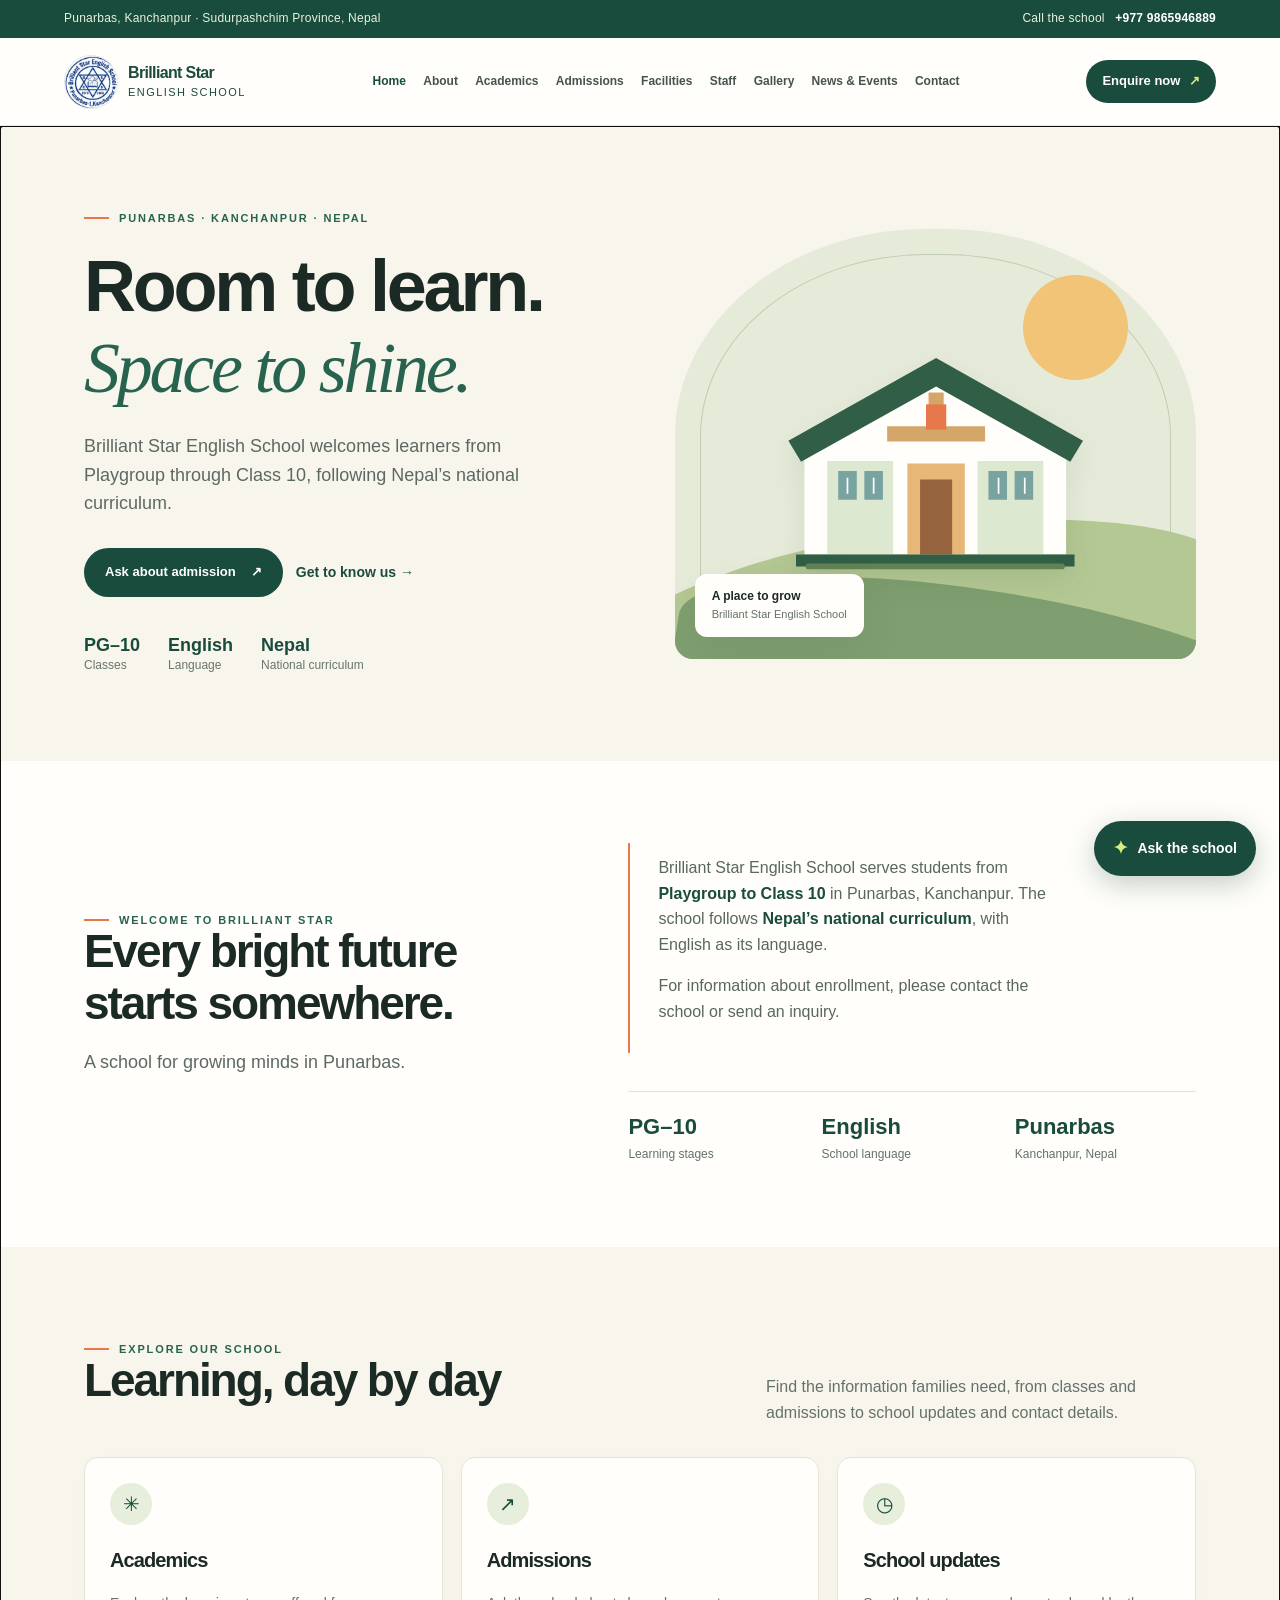
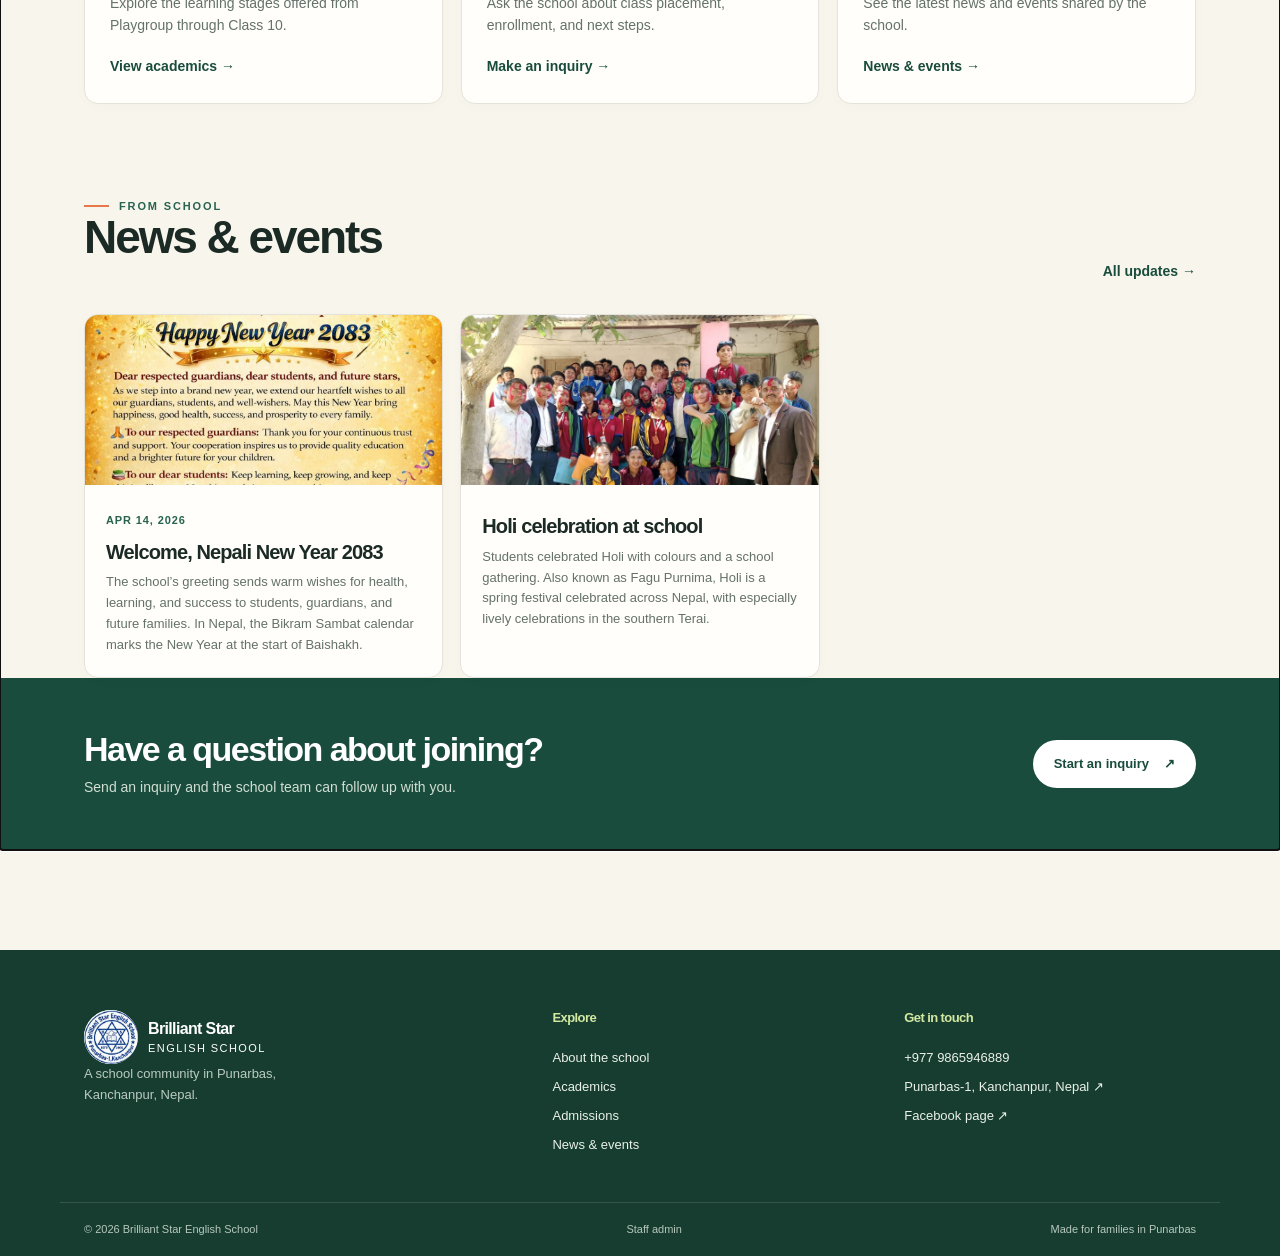
==== brilliant-star-english-school/index.html @ a74e227a "Add files via upload" ====
<!doctype html>
<html lang="en">
  <head>
    <meta charset="utf-8" />
    <meta name="viewport" content="width=device-width, initial-scale=1" />
    <meta name="theme-color" content="#f8f5ed" />
    <meta name="description" content="Brilliant Star English School, Kanchanpur Nepal, is in Punarbas and welcomes learners from Playgroup through Class 10 under Nepal’s national curriculum." />
    <meta name="keywords" content="Brilliant Star English School, Kanchanpur Nepal, Punarbas school, school in Punarbas, PG to Class 10" />
    <meta property="og:title" content="Brilliant Star English School | Punarbas, Kanchanpur" />
    <meta property="og:description" content="Learning from Playgroup through Class 10 in Punarbas, Kanchanpur, Nepal." />
    <meta property="og:type" content="website" />
    <title>Brilliant Star English School | Kanchanpur Nepal</title>
    <link rel="icon" href="assets/school-logo.png" />
    <link rel="stylesheet" href="styles.css" />
    <script type="application/ld+json">
      {
        "@context": "https://schema.org",
        "@type": "EducationalOrganization",
        "name": "Brilliant Star English School",
        "telephone": "+9779865946889",
        "address": {
          "@type": "PostalAddress",
          "streetAddress": "Birbalbhadra Basti, Punarbas-1",
          "addressLocality": "Punarbas",
          "addressRegion": "Sudurpashchim Province",
          "postalCode": "10400",
          "addressCountry": "NP"
        },
        "geo": {
          "@type": "GeoCoordinates",
          "latitude": 28.6863842,
          "longitude": 80.4279889
        },
        "sameAs": "https://www.facebook.com/brilenta.stara.inlisa.skula"
      }
    </script>
  </head>
  <body>
    <a class="skip-link" href="#main">Skip to content</a>
    <div class="topline"><span>Punarbas, Kanchanpur · Sudurpashchim Province, Nepal</span><a href="tel:+9779865946889">Call the school <b>+977 9865946889</b></a></div>
    <header class="site-header">
      <a class="brand" href="#/home" aria-label="Brilliant Star English School home">
        <span class="logo-crop"><img src="assets/school-logo.png" alt="Brilliant Star English School emblem" /></span>
        <span class="brand-name"><strong>Brilliant Star</strong><small>English School</small></span>
      </a>
      <button class="menu-toggle" aria-expanded="false" aria-controls="primary-nav" aria-label="Open navigation"><span></span><span></span></button>
      <nav id="primary-nav" aria-label="Main navigation">
        <a href="#/home">Home</a><a href="#/about">About</a><a href="#/academics">Academics</a><a href="#/admissions">Admissions</a><a href="#/facilities">Facilities</a><a href="#/staff">Staff</a><a href="#/gallery">Gallery</a><a href="#/news">News &amp; Events</a><a href="#/contact">Contact</a>
      </nav>
      <a class="header-cta" href="#/admissions">Enquire now <span aria-hidden="true">↗</span></a>
    </header>
    <main id="main" tabindex="-1"></main>
    <footer class="site-footer">
      <div class="footer-main">
        <div class="footer-brand"><a class="brand brand-light" href="#/home"><span class="logo-crop"><img src="assets/school-logo.png" alt="" /></span><span class="brand-name"><strong>Brilliant Star</strong><small>English School</small></span></a><p>A school community in Punarbas, Kanchanpur, Nepal.</p></div>
        <div><h2>Explore</h2><a href="#/about">About the school</a><a href="#/academics">Academics</a><a href="#/admissions">Admissions</a><a href="#/news">News &amp; events</a></div>
        <div><h2>Get in touch</h2><a href="tel:+9779865946889">+977 9865946889</a><a href="https://www.google.com/maps/place/Brilliant+Star+English+School/@28.6875722,80.4304741,2324m/data=!3m1!1e3!4m14!1m7!3m6!1s0x39a1eb0029458aa1:0x36684c8c3f06b071!2sPunarwas!8m2!3d28.6450544!4d80.4604643!16s%2Fg%2F11vxx_z6nk!3m5!1s0x39a1c153dac50311:0xee97383bc309fed7!8m2!3d28.6863842!4d80.4279889!16s%2Fg%2F11s67fpkwh?entry=ttu&amp;g_ep=EgoyMDI2MTEwMS4wIKXMDSoASAFQAw%3D%3D" target="_blank" rel="noreferrer">Punarbas-1, Kanchanpur, Nepal ↗</a><a href="https://www.facebook.com/brilenta.stara.inlisa.skula" target="_blank" rel="noreferrer">Facebook page ↗</a></div>
      </div>
      <div class="footer-bottom"><span>© <span id="year"></span> Brilliant Star English School</span><a href="#/admin">Staff admin</a><span>Made for families in Punarbas</span></div>
    </footer>
    <div class="chat-widget">
      <section id="school-chat" class="chat-panel" aria-label="Brilliant Star school assistant" hidden>
        <div class="chat-heading"><div><span class="chat-kicker">Brilliant Star English School</span><h2>How can we help?</h2></div><button id="chat-close" class="chat-icon-button" type="button" aria-label="Close school assistant">×</button></div>
        <p class="chat-disclaimer">AI assistant · Messages are processed by Netlify AI to generate replies and are not saved by the school. Don’t share private information; call to confirm important details.</p>
        <div id="chat-log" class="chat-log" role="log" aria-live="polite" aria-relevant="additions text"></div>
        <div id="chat-suggestions" class="chat-suggestions" aria-label="Suggested questions">
          <button type="button" data-chat-suggestion="Which classes does the school offer?">Classes offered</button>
          <button type="button" data-chat-suggestion="Where is the school located?">Location</button>
          <button type="button" data-chat-suggestion="How can I ask about admission?">Admissions</button>
        </div>
        <p id="chat-status" class="chat-status" role="status" aria-live="polite"></p>
        <form id="chat-form" class="chat-form">
          <label class="sr-only" for="chat-input">Ask a question</label>
          <textarea id="chat-input" name="question" rows="2" maxlength="500" placeholder="Ask a question…" required></textarea>
          <button id="chat-send" type="submit" aria-label="Send message">Send <span aria-hidden="true">↗</span></button>
        </form>
        <div class="chat-foot"><span>Don’t share private student information.</span><button id="chat-reset" type="button">Start over</button></div>
      </section>
      <button id="chat-launcher" class="chat-launcher" type="button" aria-expanded="false" aria-controls="school-chat"><span class="chat-spark" aria-hidden="true">✦</span><span>Ask the school</span></button>
    </div>
    <div id="toast" class="toast" role="status" aria-live="polite"></div>
    <script src="supabase-config.js"></script>
    <script src="app.js" defer></script>
  </body>
</html>
---- brilliant-star-english-school/styles.css ----
:root{--ink:#1c2a25;--muted:#65716b;--green:#194c3c;--green2:#27634f;--lime:#d4ee81;--cream:#f8f5ed;--paper:#fffefa;--line:#e5e3d9;--orange:#e7784c;--blue:#285389;--serif:Georgia,'Times New Roman',serif;--sans:'DM Sans',Arial,sans-serif;--display:'Manrope','DM Sans',sans-serif;--shadow:0 16px 44px #183d2e12}
*{box-sizing:border-box}html{scroll-behavior:smooth}body{margin:0;background:var(--cream);color:var(--ink);font-family:var(--sans);font-size:16px;line-height:1.6}a{color:inherit;text-decoration:none}a:hover{text-decoration:underline;text-underline-offset:4px}button,input,textarea,select{font:inherit}button,a,input,textarea,select{outline-color:#507e67;outline-offset:3px}.skip-link{position:absolute;top:-80px;left:16px;z-index:20;background:white;padding:10px 16px}.skip-link:focus{top:10px}.topline{height:38px;background:var(--green);color:#e9f3df;display:flex;align-items:center;justify-content:space-between;padding:0 max(5vw,24px);font-size:12px;letter-spacing:.02em}.topline a{color:inherit}.topline b{font-weight:600;margin-left:7px;color:white}.site-header{height:88px;background:var(--paper);display:flex;align-items:center;padding:0 max(5vw,24px);gap:26px;border-bottom:1px solid #e9e8e0;position:relative;z-index:5}.brand{display:flex;align-items:center;gap:10px;flex:none}.logo-crop{display:block;width:54px;height:54px;overflow:hidden;border-radius:50%;background:#fff;position:relative;border:1px solid #e3e7ed}.logo-crop img{position:absolute;width:110px;height:auto;max-width:none;left:-24px;top:0}.brand-name{display:flex;flex-direction:column;line-height:1.12;color:var(--green)}.brand-name strong{font:800 16px var(--display);letter-spacing:-.04em}.brand-name small{font-size:11px;letter-spacing:.13em;text-transform:uppercase;margin-top:4px}.site-header nav{display:flex;justify-content:center;align-items:center;gap:clamp(10px,1.35vw,22px);flex:1}.site-header nav a{font-size:12px;color:#46534c;font-weight:600;white-space:nowrap}.site-header nav a.active{color:var(--green)}.header-cta{background:var(--green);color:#fff;border-radius:30px;padding:11px 16px;font-weight:700;font-size:13px;white-space:nowrap}.header-cta span{color:var(--lime);margin-left:5px}.menu-toggle{display:none;background:none;border:0;padding:8px}.menu-toggle span{display:block;width:24px;height:2px;background:var(--green);margin:5px}.site-footer{background:#173d31;color:#eaf1e8;margin-top:100px}.footer-main{max-width:1160px;margin:auto;padding:60px 24px 46px;display:grid;grid-template-columns:1.4fr 1fr 1fr;gap:60px}.footer-main h2{font:700 13px var(--display);margin:0 0 15px;color:#d3e9a2}.footer-main>div:not(:first-child){display:flex;flex-direction:column;align-items:flex-start;gap:8px;font-size:13px}.footer-main p{color:#bacbc1;font-size:13px;max-width:260px}.brand-light .brand-name{color:white}.brand-light .logo-crop{border:0}.footer-bottom{border-top:1px solid #ffffff20;padding:18px 24px;max-width:1160px;margin:auto;display:flex;justify-content:space-between;color:#b6c8bd;font-size:11px}.wrap{max-width:1160px;margin:auto;padding-left:24px;padding-right:24px}.eyebrow{font:700 11px var(--display);text-transform:uppercase;letter-spacing:.17em;color:var(--green2);display:flex;align-items:center;gap:10px}.eyebrow:before{content:'';display:inline-block;width:25px;height:2px;background:var(--orange)}h1,h2,h3,p{margin-top:0}h1,h2,h3{font-family:var(--display);letter-spacing:-.045em;line-height:1.13}h1{font-size:clamp(42px,6vw,72px);font-weight:600;margin:22px 0}h2{font-size:clamp(31px,4vw,46px);font-weight:600;margin-bottom:18px}h3{font-size:20px;font-weight:700}.lead{font-size:18px;line-height:1.6;color:#5c6962;max-width:630px}.btn{display:inline-flex;align-items:center;justify-content:center;gap:15px;border:0;border-radius:30px;background:var(--green);color:#fff;padding:14px 21px;font-size:13px;font-weight:700;cursor:pointer;min-height:48px}.btn:hover{background:#27634f;text-decoration:none}.btn-light{background:#fff;color:var(--green)}.btn-outline{border:1px solid #ced8cf;background:transparent;color:var(--green)}.text-link{color:var(--green);font-weight:700;font-size:14px}.section-head{display:flex;justify-content:space-between;align-items:end;gap:24px;margin-bottom:32px}.section-head p{color:var(--muted);max-width:430px;margin:0}.section{padding-top:96px}.hero{max-width:1160px;margin:0 auto;padding:72px 24px 72px;display:grid;grid-template-columns:1.02fr .98fr;gap:48px;align-items:center;min-height:560px}.hero-copy{padding:14px 0}.hero h1 em{font-family:var(--serif);font-weight:400;color:var(--green2)}.hero .lead{max-width:500px}.hero-actions{display:flex;gap:13px;align-items:center;margin:30px 0 38px}.hero-meta{display:flex;gap:28px;font-size:12px;color:#68756d}.hero-meta b{font:700 18px var(--display);color:var(--green);display:block}.hero-art{height:430px;background:#e6ebd9;border-radius:48% 48% 18px 18px;position:relative;overflow:hidden;display:flex;align-items:center;justify-content:center}.hero-art:before{content:'';position:absolute;inset:25px;border:1px solid #bfcdb2;border-radius:48% 48% 12px 12px}.sun{position:absolute;width:105px;height:105px;border-radius:50%;background:#f1c478;top:46px;right:68px}.hill{position:absolute;border-radius:50% 50% 0 0;width:125%;height:195px;bottom:-65px;left:-15%;background:#b4c893;transform:rotate(-8deg)}.hill.h2{background:#7f9f70;width:120%;height:145px;left:0;bottom:-77px;transform:rotate(9deg)}.school-art{position:relative;z-index:2;width:68%;margin-top:25px;filter:drop-shadow(0 12px 15px #294f341c)}.art-tag{position:absolute;z-index:3;left:20px;bottom:22px;background:var(--paper);padding:13px 17px;border-radius:12px;box-shadow:var(--shadow);font-size:12px;font-weight:700}.art-tag span{display:block;color:var(--muted);font-weight:400;font-size:11px}.welcome{background:var(--paper);padding:82px 0}.welcome-grid{display:grid;grid-template-columns:.9fr 1.1fr;gap:80px;align-items:center}.welcome-aside{border-left:2px solid var(--orange);padding:12px 0 12px 28px;color:#59675f;max-width:430px}.welcome-aside b{color:var(--green)}.statbar{display:grid;grid-template-columns:repeat(3,1fr);border-top:1px solid var(--line);margin-top:38px;padding-top:22px;gap:12px}.statbar b{font:700 22px var(--display);display:block;color:var(--green)}.statbar span{font-size:12px;color:var(--muted)}.card-grid{display:grid;grid-template-columns:repeat(3,1fr);gap:18px}.card{background:var(--paper);border:1px solid var(--line);padding:25px;border-radius:14px;box-shadow:0 3px 14px #20372b05}.card-icon{width:42px;height:42px;border-radius:50%;background:#e7eedb;color:var(--green);display:grid;place-items:center;font-size:20px;margin-bottom:24px}.card p{font-size:14px;color:var(--muted);margin:0}.card .text-link{display:inline-block;margin-top:18px}.admissions-band{background:var(--green);color:white;padding:52px 0}.admissions-band .wrap{display:flex;justify-content:space-between;align-items:center;gap:30px}.admissions-band h2{font-size:34px;margin:0 0 8px}.admissions-band p{margin:0;color:#d1dfd5;font-size:14px}.page-hero{padding:78px 0 56px;background:#edf0e5}.page-hero .wrap{display:flex;justify-content:space-between;align-items:end;gap:40px}.page-hero h1{font-size:clamp(42px,6vw,64px);margin:16px 0}.page-hero p{color:var(--muted);max-width:500px;margin-bottom:4px}.prose{max-width:750px;color:#54635b;font-size:16px}.prose p{margin-bottom:20px}.feature-row{display:grid;grid-template-columns:1fr 1fr;gap:50px;align-items:center;padding:68px 0}.feature-box{background:#e5ebda;border-radius:24px;padding:44px;min-height:270px;display:flex;flex-direction:column;justify-content:end}.feature-box .big-number{font:800 66px var(--display);color:var(--green);line-height:1}.feature-box p{margin:12px 0 0;color:#536258}.grade-grid{display:grid;grid-template-columns:repeat(4,1fr);gap:14px}.grade-card{background:var(--paper);border-radius:12px;padding:22px;border:1px solid var(--line)}.grade-card span{color:var(--orange);font-size:11px;font-weight:700;text-transform:uppercase;letter-spacing:.1em}.grade-card h3{margin:9px 0}.grade-card p{color:var(--muted);font-size:13px;margin:0}.form-layout{display:grid;grid-template-columns:.8fr 1.2fr;gap:60px;align-items:start;padding:60px 0}.form-card{background:var(--paper);border:1px solid var(--line);border-radius:16px;padding:30px;box-shadow:var(--shadow)}.form-card h2{font-size:26px}.form-grid{display:grid;grid-template-columns:1fr 1fr;gap:17px}.field{display:flex;flex-direction:column;gap:7px}.field.full{grid-column:1/-1}.field label{font-size:12px;font-weight:700;color:#35493f}.field input,.field textarea,.field select{border:1px solid #d8ddd5;border-radius:8px;background:white;padding:12px 13px;color:var(--ink);width:100%}.field textarea{min-height:125px;resize:vertical}.form-note{font-size:12px;color:var(--muted);margin:14px 0 20px}.notice{padding:14px 16px;background:#eef3e6;border-radius:8px;color:var(--green);font-size:14px}.card-list{display:grid;grid-template-columns:repeat(3,1fr);gap:17px}.news-card{padding:0;overflow:hidden}.news-cover{height:170px;background:#e6ebdf;display:grid;place-items:center;color:#6f846e;font-size:42px}.news-body{padding:21px}.news-date{font-size:11px;color:var(--green2);font-weight:700;text-transform:uppercase;letter-spacing:.08em}.news-body h3{margin:9px 0}.news-body p{font-size:13px;color:var(--muted)}.gallery-grid{display:grid;grid-template-columns:repeat(3,1fr);gap:15px}.gallery-item{background:var(--paper);border:1px solid var(--line);border-radius:12px;overflow:hidden}.gallery-item img{width:100%;height:250px;object-fit:cover;display:block;background:#e5eadf}.gallery-item p{margin:0;padding:13px 16px;font-size:13px;font-weight:600}.empty-state{text-align:center;background:var(--paper);padding:48px 20px;border:1px dashed #cfd8ce;border-radius:14px;color:var(--muted)}.empty-state strong{display:block;color:var(--green);font:700 18px var(--display);margin-bottom:8px}.contact-grid{display:grid;grid-template-columns:.75fr 1.25fr;gap:24px;padding:58px 0}.contact-details{background:var(--green);color:white;border-radius:16px;padding:30px}.contact-details h2{font-size:25px}.contact-details p{color:#d1dfd5;font-size:14px}.contact-details .detail{padding:17px 0;border-top:1px solid #ffffff25;font-size:14px}.contact-details .detail b{display:block;color:#d3e9a2;font-size:11px;letter-spacing:.1em;text-transform:uppercase;margin-bottom:5px}.map-frame{height:100%;min-height:400px;background:#e4e9de;border-radius:16px;overflow:hidden}.map-frame iframe{width:100%;height:100%;min-height:400px;border:0}.staff-note{padding:36px;background:#edf0e5;border-radius:15px;max-width:770px}.admin-shell{padding:48px 0 16px}.admin-login{max-width:430px;margin:20px auto 60px}.admin-toolbar{display:flex;justify-content:space-between;align-items:center;gap:16px;margin:20px 0}.admin-columns{display:grid;grid-template-columns:1fr 1fr;gap:18px}.admin-panel{background:var(--paper);border:1px solid var(--line);padding:24px;border-radius:14px}.admin-panel h2{font-size:23px}.admin-row{display:flex;justify-content:space-between;gap:16px;padding:15px 0;border-top:1px solid var(--line);align-items:center}.admin-row strong{display:block}.admin-row small{color:var(--muted)}.admin-actions{display:flex;gap:7px;flex:none}.small-btn{padding:7px 10px;border:1px solid var(--line);border-radius:6px;background:#fff;cursor:pointer;font-size:11px}.small-btn.danger{color:#a44635}.admin-form{display:grid;gap:12px;margin:18px 0 24px;padding:18px;background:#f5f5ef;border-radius:9px}.admin-form .field input,.admin-form .field textarea{padding:9px}.admin-form .field textarea{min-height:85px}.admin-inquiries{margin-top:20px}.inquiry-message{max-width:520px;white-space:pre-wrap;color:#4d5c53;font-size:13px}.toast{position:fixed;z-index:30;bottom:20px;left:50%;transform:translate(-50%,20px);opacity:0;pointer-events:none;transition:.2s;background:#142f25;color:white;padding:12px 18px;border-radius:30px;font-size:13px;box-shadow:var(--shadow)}.toast.show{transform:translate(-50%,0);opacity:1}.sr-only{position:absolute!important;width:1px!important;height:1px!important;padding:0!important;margin:-1px!important;overflow:hidden!important;clip:rect(0,0,0,0)!important;white-space:nowrap!important;border:0!important}
@media(max-width:1120px){.site-header{gap:14px}.site-header nav{gap:10px}.site-header nav a{font-size:11px}.brand-name strong{font-size:14px}.brand-name small{font-size:10px}.header-cta{font-size:12px;padding:10px 13px}}
@media(max-width:940px){.site-header{height:76px;justify-content:space-between}.menu-toggle{display:block;order:3}.header-cta{margin-left:auto}.site-header nav{display:none;position:absolute;top:76px;left:0;right:0;background:var(--paper);padding:15px 24px 22px;box-shadow:0 12px 20px #1c36251a;align-items:stretch;flex-direction:column;gap:0}.site-header nav.open{display:flex}.site-header nav a{padding:12px 0;border-bottom:1px solid var(--line);font-size:14px}.hero{gap:25px;min-height:0;padding-top:56px}.hero-art{height:350px}.welcome-grid{gap:40px}.card-grid{grid-template-columns:repeat(2,1fr)}}
@media(max-width:680px){body{font-size:15px}.topline{padding:0 18px;height:34px;font-size:10px}.topline span{max-width:60%;white-space:nowrap;overflow:hidden;text-overflow:ellipsis}.topline b{display:none}.site-header{padding:0 18px}.brand{gap:8px}.logo-crop{width:46px;height:46px}.logo-crop img{width:94px;left:-20px}.brand-name strong{font-size:14px}.brand-name small{font-size:9px}.header-cta{padding:9px 12px;font-size:11px}.menu-toggle{padding:6px}.hero{grid-template-columns:1fr;padding-top:44px;padding-bottom:48px;gap:28px}.hero h1{font-size:48px;margin:16px 0}.hero .lead{font-size:16px}.hero-art{height:320px;order:-1}.hero-actions{margin:23px 0 28px;flex-wrap:wrap}.hero-meta{gap:22px}.section{padding-top:66px}.welcome{padding:62px 0}.welcome-grid{grid-template-columns:1fr;gap:25px}.section-head{display:block}.section-head p{margin-top:14px}.card-grid,.card-list,.gallery-grid{grid-template-columns:1fr}.card{padding:22px}.admissions-band .wrap{display:block}.admissions-band h2{font-size:29px}.admissions-band .btn{margin-top:22px}.page-hero{padding:52px 0 36px}.page-hero .wrap{display:block}.page-hero h1{font-size:44px}.page-hero p{font-size:15px}.feature-row{grid-template-columns:1fr;gap:24px;padding:45px 0}.feature-box{min-height:210px;padding:30px}.grade-grid{grid-template-columns:1fr 1fr}.form-layout{grid-template-columns:1fr;gap:25px;padding:36px 0}.form-card{padding:22px}.form-grid{grid-template-columns:1fr}.field.full{grid-column:auto}.contact-grid{grid-template-columns:1fr;padding:35px 0}.map-frame,.map-frame iframe{min-height:300px}.admin-columns{grid-template-columns:1fr}.admin-toolbar{align-items:flex-start}.admin-row{align-items:flex-start}.footer-main{grid-template-columns:1fr 1fr;gap:30px;padding:44px 24px 32px}.footer-main>div:first-child{grid-column:1/-1}.footer-bottom{padding:16px 24px;display:grid;gap:7px}.footer-bottom span:last-child{display:none}.gallery-item img{height:230px}}
@media(prefers-reduced-motion:reduce){*,*::before,*::after{scroll-behavior:auto!important;transition:none!important}}
.news-cover img,.news-cover[src]{width:100%;height:170px;object-fit:cover;display:block}.gallery-section{margin-bottom:64px}.facility-photo,.admission-poster{margin:0;background:var(--paper);border:1px solid var(--line);border-radius:16px;overflow:hidden}.facility-photo img{width:100%;height:340px;display:block;object-fit:cover}.facility-photo figcaption,.admission-poster figcaption{padding:12px 16px;color:var(--muted);font-size:12px}.staff-profile{display:grid;grid-template-columns:minmax(230px,.7fr) 1.3fr;gap:42px;align-items:center;background:var(--paper);border:1px solid var(--line);padding:26px;border-radius:18px;max-width:850px}.staff-profile img{width:100%;max-height:380px;object-fit:cover;object-position:center 25%;border-radius:12px}.staff-profile h2{margin:15px 0 8px}.staff-profile p:last-child{color:var(--muted);max-width:480px}.admission-poster{margin-top:26px;max-width:450px}.admission-poster img{display:block;width:100%;height:auto}@media(max-width:680px){.staff-profile{grid-template-columns:1fr;gap:22px;padding:18px}.staff-profile img{max-height:340px}.facility-photo img{height:260px}}
.chat-widget{position:fixed;z-index:15;right:24px;bottom:24px;display:flex;align-items:flex-end;flex-direction:column;gap:12px;font-family:var(--sans)}.chat-launcher{border:0;background:var(--green);color:#fff;border-radius:30px;box-shadow:0 8px 28px #173d3140;padding:13px 19px;min-height:52px;display:flex;align-items:center;gap:9px;cursor:pointer;font-weight:700;font-size:14px}.chat-launcher:hover{background:var(--green2)}.chat-spark{color:var(--lime);font-size:18px}.chat-panel{width:min(390px,calc(100vw - 32px));height:min(590px,calc(100dvh - 112px));min-height:420px;background:var(--paper);border:1px solid #dfe5db;border-radius:18px;box-shadow:0 18px 60px #142f2530;display:flex;flex-direction:column;overflow:hidden}.chat-panel[hidden]{display:none}.chat-heading{display:flex;justify-content:space-between;align-items:flex-start;padding:19px 20px 9px}.chat-kicker{font-size:10px;color:var(--green2);font-weight:700;text-transform:uppercase;letter-spacing:.09em}.chat-heading h2{font-size:21px;margin:4px 0 0}.chat-icon-button{border:0;border-radius:50%;width:34px;height:34px;background:#eef1e9;color:var(--green);font-size:22px;cursor:pointer;line-height:1}.chat-disclaimer{font-size:11px;line-height:1.45;color:var(--muted);padding:0 20px 12px;margin:0;border-bottom:1px solid var(--line)}.chat-log{padding:16px;display:flex;flex-direction:column;gap:10px;flex:1;overflow-y:auto;overscroll-behavior:contain}.chat-message{max-width:88%;padding:10px 13px;border-radius:13px;background:#eef1e8;color:#30463a;font-size:13px;line-height:1.5;white-space:pre-wrap;overflow-wrap:anywhere}.chat-message.user{align-self:flex-end;background:var(--green);color:#fff;border-bottom-right-radius:4px}.chat-message.assistant{align-self:flex-start;border-bottom-left-radius:4px}.chat-message.pending{color:#66746c;font-style:italic}.chat-suggestions{display:flex;flex-wrap:wrap;gap:7px;padding:0 15px 11px}.chat-suggestions button{border:1px solid #d9e1d8;background:white;color:var(--green);border-radius:20px;padding:7px 10px;font-size:11px;cursor:pointer}.chat-suggestions button:hover{background:#eef3e6}.chat-form{display:flex;gap:8px;align-items:flex-end;margin:0 14px;padding:10px 0;border-top:1px solid var(--line)}.chat-form textarea{resize:none;flex:1;min-width:0;border:1px solid #d8ddd5;border-radius:10px;padding:10px;font-size:13px;line-height:1.4}.chat-form button{border:0;border-radius:9px;min-height:42px;padding:0 13px;background:var(--green);color:white;font-weight:700;font-size:12px;cursor:pointer}.chat-form button:disabled{opacity:.6;cursor:wait}.chat-foot{display:flex;justify-content:space-between;align-items:center;gap:8px;padding:0 16px 12px;font-size:10px;color:var(--muted)}.chat-foot button{border:0;background:none;color:var(--green2);font-weight:700;font-size:10px;cursor:pointer}.chat-status{font-size:11px;color:var(--muted);padding:0 18px 8px;min-height:17px}@media(max-width:680px){.chat-widget{right:12px;bottom:12px}.chat-panel{width:calc(100vw - 24px);height:min(620px,calc(100dvh - 96px));min-height:390px}.chat-launcher{min-height:48px;padding:11px 16px}}
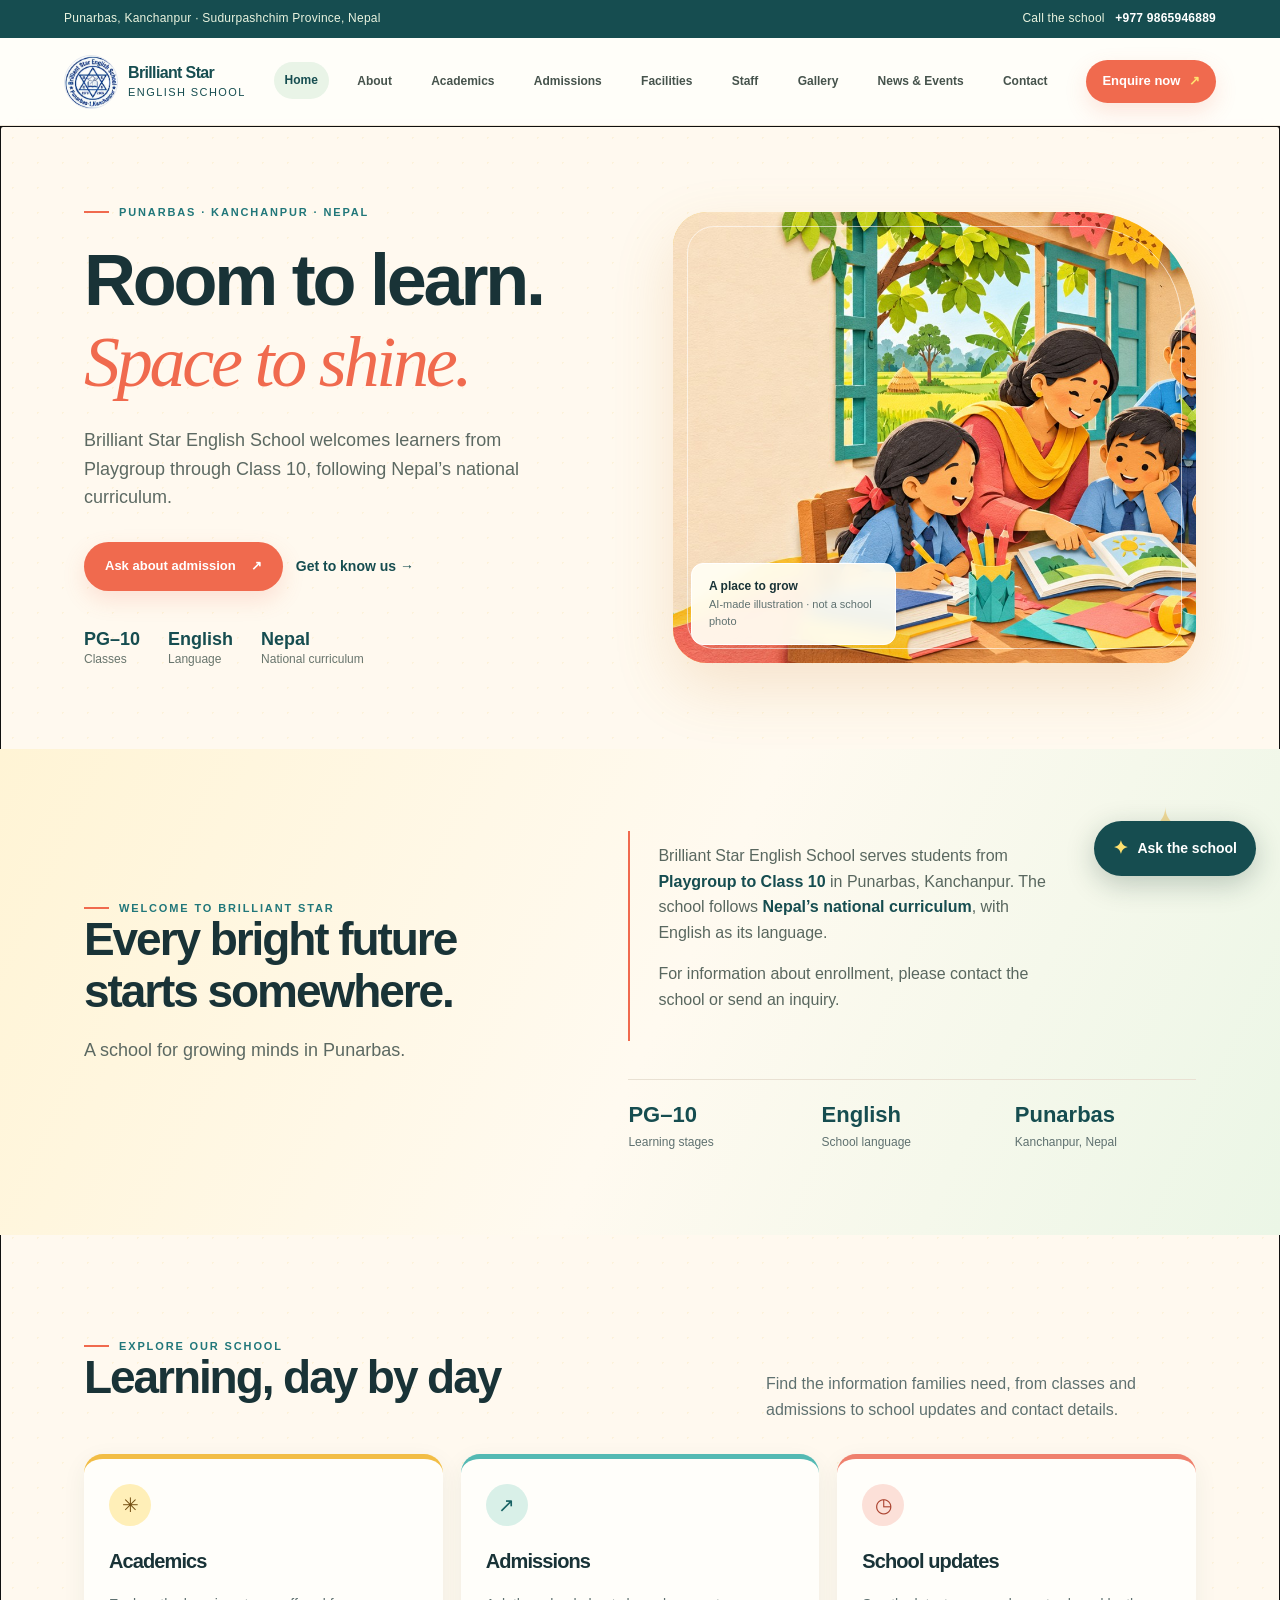
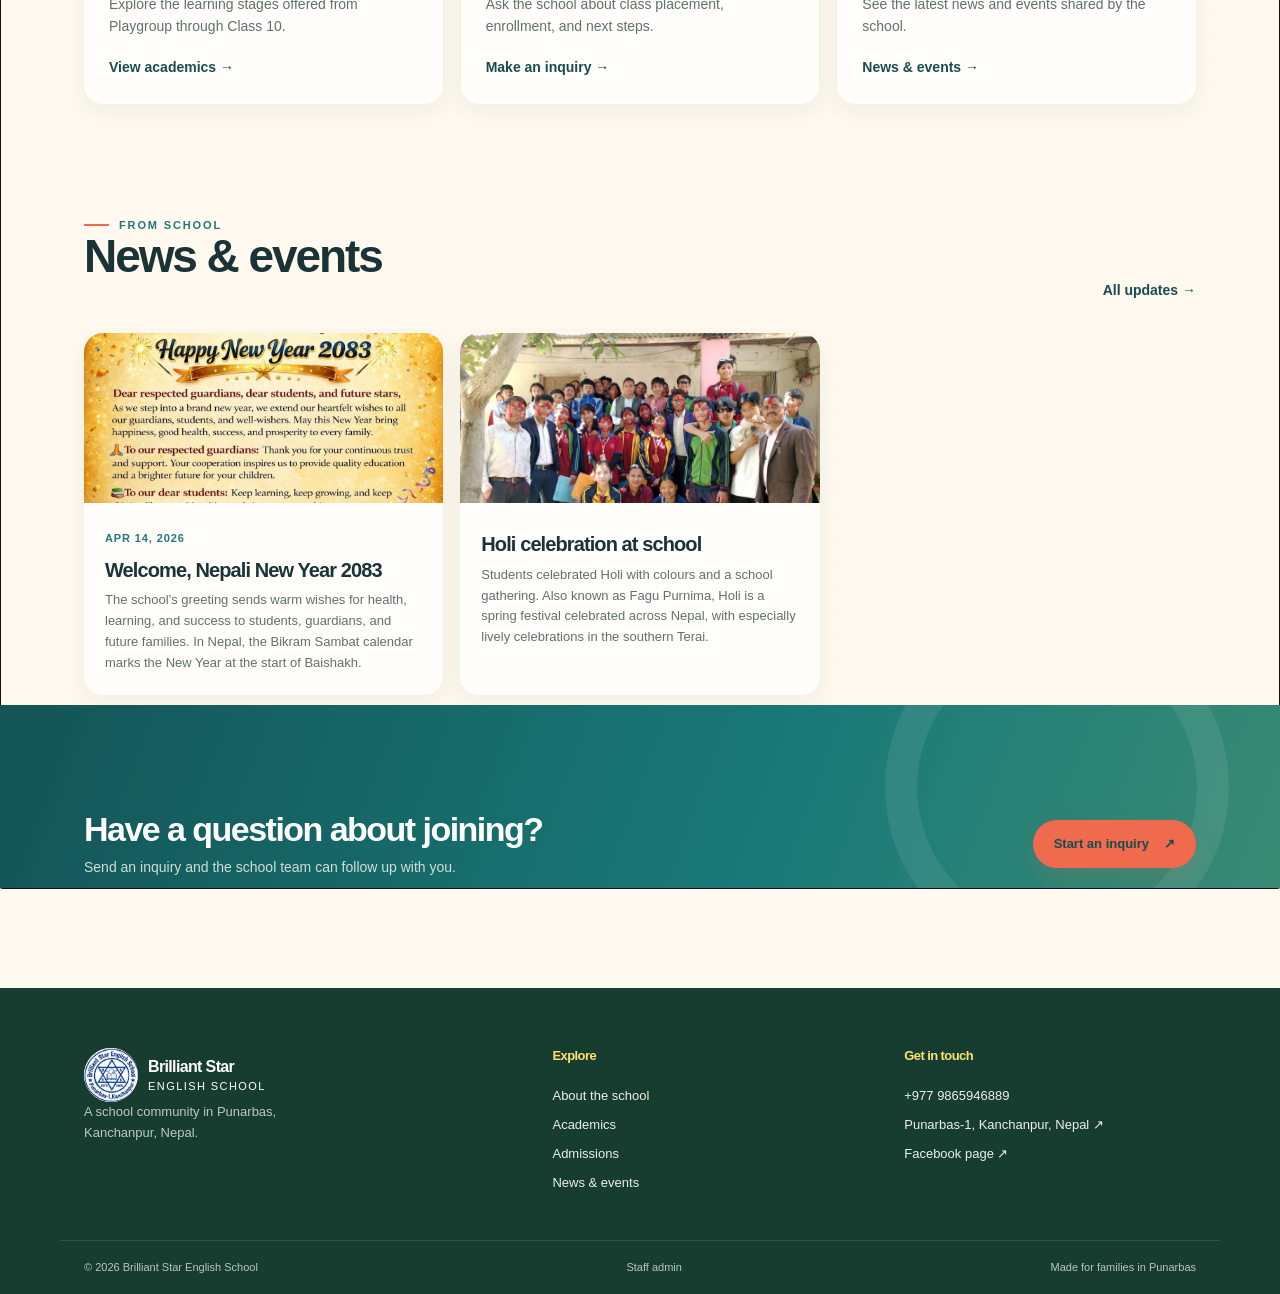
==== commit 42513508: "Add files via upload" ====
--- a/brilliant-star-english-school/index.html
+++ b/brilliant-star-english-school/index.html
@@ -3,7 +3,7 @@
   <head>
     <meta charset="utf-8" />
     <meta name="viewport" content="width=device-width, initial-scale=1" />
-    <meta name="theme-color" content="#f8f5ed" />
+    <meta name="theme-color" content="#fff8e8" />
     <meta name="description" content="Brilliant Star English School, Kanchanpur Nepal, is in Punarbas and welcomes learners from Playgroup through Class 10 under Nepal’s national curriculum." />
     <meta name="keywords" content="Brilliant Star English School, Kanchanpur Nepal, Punarbas school, school in Punarbas, PG to Class 10" />
     <meta property="og:title" content="Brilliant Star English School | Punarbas, Kanchanpur" />
@@ -50,6 +50,12 @@
       <a class="header-cta" href="#/admissions">Enquire now <span aria-hidden="true">↗</span></a>
     </header>
     <main id="main" tabindex="-1"></main>
+    <form name="admission-inquiry" method="POST" data-netlify="true" netlify-honeypot="website" class="sr-only" aria-hidden="true">
+      <input type="hidden" name="form-name" value="admission-inquiry" />
+      <input type="hidden" name="subject" value="New admissions inquiry | Brilliant Star English School" />
+      <input name="parent_name" /><input name="phone" /><input name="student_class" />
+      <input name="email" type="email" /><textarea name="message"></textarea><input name="website" />
+    </form>
     <footer class="site-footer">
       <div class="footer-main">
         <div class="footer-brand"><a class="brand brand-light" href="#/home"><span class="logo-crop"><img src="assets/school-logo.png" alt="" /></span><span class="brand-name"><strong>Brilliant Star</strong><small>English School</small></span></a><p>A school community in Punarbas, Kanchanpur, Nepal.</p></div>
@@ -78,6 +84,10 @@
       </section>
       <button id="chat-launcher" class="chat-launcher" type="button" aria-expanded="false" aria-controls="school-chat"><span class="chat-spark" aria-hidden="true">✦</span><span>Ask the school</span></button>
     </div>
+    <dialog id="photo-viewer" class="photo-viewer" aria-label="Full size school photo">
+      <button class="photo-viewer-close" type="button" aria-label="Close full size photo">×</button>
+      <figure><img id="photo-viewer-image" alt="" /><figcaption id="photo-viewer-caption"></figcaption></figure>
+    </dialog>
     <div id="toast" class="toast" role="status" aria-live="polite"></div>
     <script src="supabase-config.js"></script>
     <script src="app.js" defer></script>
--- a/brilliant-star-english-school/styles.css
+++ b/brilliant-star-english-school/styles.css
@@ -6,3 +6,75 @@
 @media(prefers-reduced-motion:reduce){*,*::before,*::after{scroll-behavior:auto!important;transition:none!important}}
 .news-cover img,.news-cover[src]{width:100%;height:170px;object-fit:cover;display:block}.gallery-section{margin-bottom:64px}.facility-photo,.admission-poster{margin:0;background:var(--paper);border:1px solid var(--line);border-radius:16px;overflow:hidden}.facility-photo img{width:100%;height:340px;display:block;object-fit:cover}.facility-photo figcaption,.admission-poster figcaption{padding:12px 16px;color:var(--muted);font-size:12px}.staff-profile{display:grid;grid-template-columns:minmax(230px,.7fr) 1.3fr;gap:42px;align-items:center;background:var(--paper);border:1px solid var(--line);padding:26px;border-radius:18px;max-width:850px}.staff-profile img{width:100%;max-height:380px;object-fit:cover;object-position:center 25%;border-radius:12px}.staff-profile h2{margin:15px 0 8px}.staff-profile p:last-child{color:var(--muted);max-width:480px}.admission-poster{margin-top:26px;max-width:450px}.admission-poster img{display:block;width:100%;height:auto}@media(max-width:680px){.staff-profile{grid-template-columns:1fr;gap:22px;padding:18px}.staff-profile img{max-height:340px}.facility-photo img{height:260px}}
 .chat-widget{position:fixed;z-index:15;right:24px;bottom:24px;display:flex;align-items:flex-end;flex-direction:column;gap:12px;font-family:var(--sans)}.chat-launcher{border:0;background:var(--green);color:#fff;border-radius:30px;box-shadow:0 8px 28px #173d3140;padding:13px 19px;min-height:52px;display:flex;align-items:center;gap:9px;cursor:pointer;font-weight:700;font-size:14px}.chat-launcher:hover{background:var(--green2)}.chat-spark{color:var(--lime);font-size:18px}.chat-panel{width:min(390px,calc(100vw - 32px));height:min(590px,calc(100dvh - 112px));min-height:420px;background:var(--paper);border:1px solid #dfe5db;border-radius:18px;box-shadow:0 18px 60px #142f2530;display:flex;flex-direction:column;overflow:hidden}.chat-panel[hidden]{display:none}.chat-heading{display:flex;justify-content:space-between;align-items:flex-start;padding:19px 20px 9px}.chat-kicker{font-size:10px;color:var(--green2);font-weight:700;text-transform:uppercase;letter-spacing:.09em}.chat-heading h2{font-size:21px;margin:4px 0 0}.chat-icon-button{border:0;border-radius:50%;width:34px;height:34px;background:#eef1e9;color:var(--green);font-size:22px;cursor:pointer;line-height:1}.chat-disclaimer{font-size:11px;line-height:1.45;color:var(--muted);padding:0 20px 12px;margin:0;border-bottom:1px solid var(--line)}.chat-log{padding:16px;display:flex;flex-direction:column;gap:10px;flex:1;overflow-y:auto;overscroll-behavior:contain}.chat-message{max-width:88%;padding:10px 13px;border-radius:13px;background:#eef1e8;color:#30463a;font-size:13px;line-height:1.5;white-space:pre-wrap;overflow-wrap:anywhere}.chat-message.user{align-self:flex-end;background:var(--green);color:#fff;border-bottom-right-radius:4px}.chat-message.assistant{align-self:flex-start;border-bottom-left-radius:4px}.chat-message.pending{color:#66746c;font-style:italic}.chat-suggestions{display:flex;flex-wrap:wrap;gap:7px;padding:0 15px 11px}.chat-suggestions button{border:1px solid #d9e1d8;background:white;color:var(--green);border-radius:20px;padding:7px 10px;font-size:11px;cursor:pointer}.chat-suggestions button:hover{background:#eef3e6}.chat-form{display:flex;gap:8px;align-items:flex-end;margin:0 14px;padding:10px 0;border-top:1px solid var(--line)}.chat-form textarea{resize:none;flex:1;min-width:0;border:1px solid #d8ddd5;border-radius:10px;padding:10px;font-size:13px;line-height:1.4}.chat-form button{border:0;border-radius:9px;min-height:42px;padding:0 13px;background:var(--green);color:white;font-weight:700;font-size:12px;cursor:pointer}.chat-form button:disabled{opacity:.6;cursor:wait}.chat-foot{display:flex;justify-content:space-between;align-items:center;gap:8px;padding:0 16px 12px;font-size:10px;color:var(--muted)}.chat-foot button{border:0;background:none;color:var(--green2);font-weight:700;font-size:10px;cursor:pointer}.chat-status{font-size:11px;color:var(--muted);padding:0 18px 8px;min-height:17px}@media(max-width:680px){.chat-widget{right:12px;bottom:12px}.chat-panel{width:calc(100vw - 24px);height:min(620px,calc(100dvh - 96px));min-height:390px}.chat-launcher{min-height:48px;padding:11px 16px}}
+
+/* Brighter school palette, gentle movement, and unframed original photos. */
+:root{--ink:#193337;--muted:#5f7170;--green:#164d50;--green2:#21777a;--lime:#ffe16f;--cream:#fff9ef;--paper:#fffefa;--line:#e9e1d3;--orange:#f06a4e;--blue:#285389;--shadow:0 18px 50px #25494a18}
+html{scroll-padding-top:18px}
+body{background-color:var(--cream);background-image:radial-gradient(#f2c86024 1px,transparent 1px);background-size:25px 25px}
+.topline{background:#164d50}
+.site-header{background:#fffefaed;backdrop-filter:blur(12px);border-bottom-color:#f1e9da}
+.site-header nav a{border-radius:24px;padding:9px 11px;transition:background .2s,color .2s,transform .2s}
+.site-header nav a:hover,.site-header nav a.active{background:#e9f4e7;color:var(--green);text-decoration:none;transform:translateY(-1px)}
+.header-cta,.btn{background:var(--orange);box-shadow:0 9px 22px #f06a4e2b;transition:transform .2s,box-shadow .2s,background .2s}
+.header-cta:hover,.btn:hover{background:#db543c;transform:translateY(-2px);box-shadow:0 13px 27px #f06a4e38}
+.hero{min-height:600px;gap:44px;padding-top:66px;padding-bottom:66px}
+.hero h1 em{color:var(--orange)}
+.hero-art{height:auto;min-height:420px;aspect-ratio:1.16;background:#f5cf65;border-radius:34px 110px 34px 34px;box-shadow:0 24px 60px #d18c3430;animation:hero-drift 7s ease-in-out infinite}
+.hero-art:before{inset:14px;border:1px solid #fff9;border-radius:27px 96px 27px 27px;pointer-events:none;z-index:1}
+.hero-art img{position:absolute;inset:0;width:100%;height:100%;object-fit:cover;display:block}
+.art-tag{left:18px;bottom:18px;max-width:205px;background:#fffef4ed;border:1px solid #fff;backdrop-filter:blur(8px)}
+.welcome{background:linear-gradient(115deg,#fff4d5 0%,#fffaf0 52%,#ebf6e6 100%);position:relative;overflow:hidden}
+.welcome:after{content:"✦";position:absolute;right:7vw;top:35px;font-size:58px;color:#f0bd48;opacity:.5;animation:sparkle 5s ease-in-out infinite}
+.page-hero{position:relative;overflow:hidden;background:linear-gradient(110deg,#fff0c6 0%,#fff9ef 58%,#e8f5e7 100%)}
+.page-hero:after{content:"";position:absolute;width:175px;height:175px;border:26px solid #f3a5884c;border-radius:50%;right:8%;top:-78px;pointer-events:none}
+.page-hero .wrap{position:relative;z-index:1}
+.page-hero h1{max-width:720px}
+.section{padding-top:105px;padding-bottom:10px}
+.card,.grade-card{border:0;border-radius:19px;box-shadow:0 7px 25px #233c3510;transition:transform .25s,box-shadow .25s}
+.card:hover,.grade-card:hover{transform:translateY(-7px) rotate(-.4deg);box-shadow:0 20px 38px #233c3520}
+.card-grid .card:nth-child(3n+1){border-top:5px solid #f2bd45}
+.card-grid .card:nth-child(3n+2){border-top:5px solid #53b9b3}
+.card-grid .card:nth-child(3n){border-top:5px solid #ef806d}
+.card-icon{background:#ffefb8;color:#744e11}
+.card:nth-child(3n+2) .card-icon{background:#d9f0e8;color:#176264}
+.card:nth-child(3n) .card-icon{background:#fce0d8;color:#aa422f}
+.grade-grid{gap:18px}
+.grade-card{background:#fffdf7;padding:24px 21px;border-bottom:4px solid #f3c951}
+.grade-card:nth-child(4n+2){border-bottom-color:#58bcb1}
+.grade-card:nth-child(4n+3){border-bottom-color:#f18b6f}
+.grade-card:nth-child(4n){border-bottom-color:#91b96d}
+.grade-card span{color:var(--green2)}
+.admissions-band{background:linear-gradient(110deg,#145456,#197978 60%,#398b73);position:relative;overflow:hidden}
+.admissions-band:after{content:"";position:absolute;right:4%;top:-90px;width:280px;height:280px;border:32px solid #ffffff14;border-radius:50%}
+.admissions-band .wrap{position:relative;z-index:1}
+.gallery-section{margin-bottom:72px}
+.gallery-grid{columns:3;column-gap:22px;display:block}
+.gallery-item{display:inline-block;width:100%;break-inside:avoid;margin:0 0 24px;background:transparent;border:0;border-radius:0;overflow:visible}
+.gallery-open{display:block;width:100%;padding:0;border:0;background:none;cursor:zoom-in;overflow:hidden;border-radius:18px}
+.gallery-item img{display:block;width:100%;height:auto;max-height:560px;object-fit:contain;background:transparent;border-radius:18px;transition:transform .45s cubic-bezier(.2,.7,.2,1),filter .3s}
+.gallery-open:hover img,.gallery-open:focus-visible img{transform:scale(1.025);filter:saturate(1.08)}
+.gallery-item figcaption{padding:9px 3px 0;color:#5f7170}
+.gallery-item p{padding:0;font-weight:600;font-size:13px}
+.photo-viewer{width:100vw;height:100vh;max-width:none;max-height:none;margin:0;padding:35px;background:#071314f2;border:0;color:white;overflow:hidden}
+.photo-viewer::backdrop{background:#071314f2;backdrop-filter:blur(8px)}
+.photo-viewer figure{height:100%;width:100%;margin:0;display:flex;flex-direction:column;align-items:center;justify-content:center;gap:12px}
+.photo-viewer img{display:block;width:100%;height:calc(100% - 38px);object-fit:contain}
+.photo-viewer figcaption{font-size:14px;color:#e4eee8;text-align:center}
+.photo-viewer-close{position:absolute;right:20px;top:16px;width:44px;height:44px;border:1px solid #ffffff55;border-radius:50%;background:#173b3c;color:white;font-size:28px;line-height:1;cursor:pointer;z-index:2}
+.learning-illustration{max-width:780px;margin:52px auto 28px;background:#ffe4a0;border-radius:26px;overflow:hidden;box-shadow:var(--shadow)}
+.learning-illustration img{display:block;width:100%;height:auto}
+.learning-illustration figcaption{padding:10px 16px;color:#66572e;font-size:12px;background:#fff4d6}
+.form-card{border:0;border-radius:22px;box-shadow:0 16px 45px #213d3515}
+.field input,.field textarea,.field select{border-color:#e4dfd1;border-radius:11px;transition:border-color .2s,box-shadow .2s}
+.field input:focus,.field textarea:focus,.field select:focus{border-color:#53b9b3;box-shadow:0 0 0 4px #53b9b326;outline:0}
+.contact-details{background:linear-gradient(145deg,#164d50,#1f7470);border-radius:21px}
+.staff-profile{background:#fffdf7;border:0;box-shadow:var(--shadow);border-radius:22px}
+.facility-photo,.admission-poster{border:0;border-radius:20px;box-shadow:var(--shadow)}
+.footer-main h2{color:#ffe16f}
+.motion-ready [data-reveal]{opacity:0;transform:translateY(22px) scale(.99);transition:opacity .65s ease,transform .65s cubic-bezier(.2,.7,.2,1);transition-delay:var(--reveal-delay,0ms)}
+.motion-ready [data-reveal].is-visible{opacity:1;transform:translateY(0) scale(1)}
+@keyframes hero-drift{0%,100%{transform:translateY(0) rotate(0)}50%{transform:translateY(-7px) rotate(.35deg)}}
+@keyframes sparkle{0%,100%{transform:rotate(0) scale(.9)}50%{transform:rotate(18deg) scale(1.12)}}
+@media(max-width:940px){.site-header nav a{padding:10px 0}.hero{min-height:0}.gallery-grid{columns:2}}
+@media(max-width:680px){.hero{padding-top:42px}.hero-art{min-height:280px;aspect-ratio:1.08;border-radius:27px 78px 27px 27px}.hero-art:before{border-radius:19px 65px 19px 19px}.art-tag{left:12px;bottom:12px}.section{padding-top:76px}.gallery-grid{columns:1}.gallery-item{margin-bottom:22px}.photo-viewer{padding:14px}.photo-viewer-close{right:12px;top:12px}.learning-illustration{margin:35px auto 20px;border-radius:17px}}
+@media(prefers-reduced-motion:reduce){.hero-art,.welcome:after{animation:none!important}.motion-ready [data-reveal]{opacity:1!important;transform:none!important;transition:none!important}.card,.grade-card,.gallery-item img{transition:none!important}}
